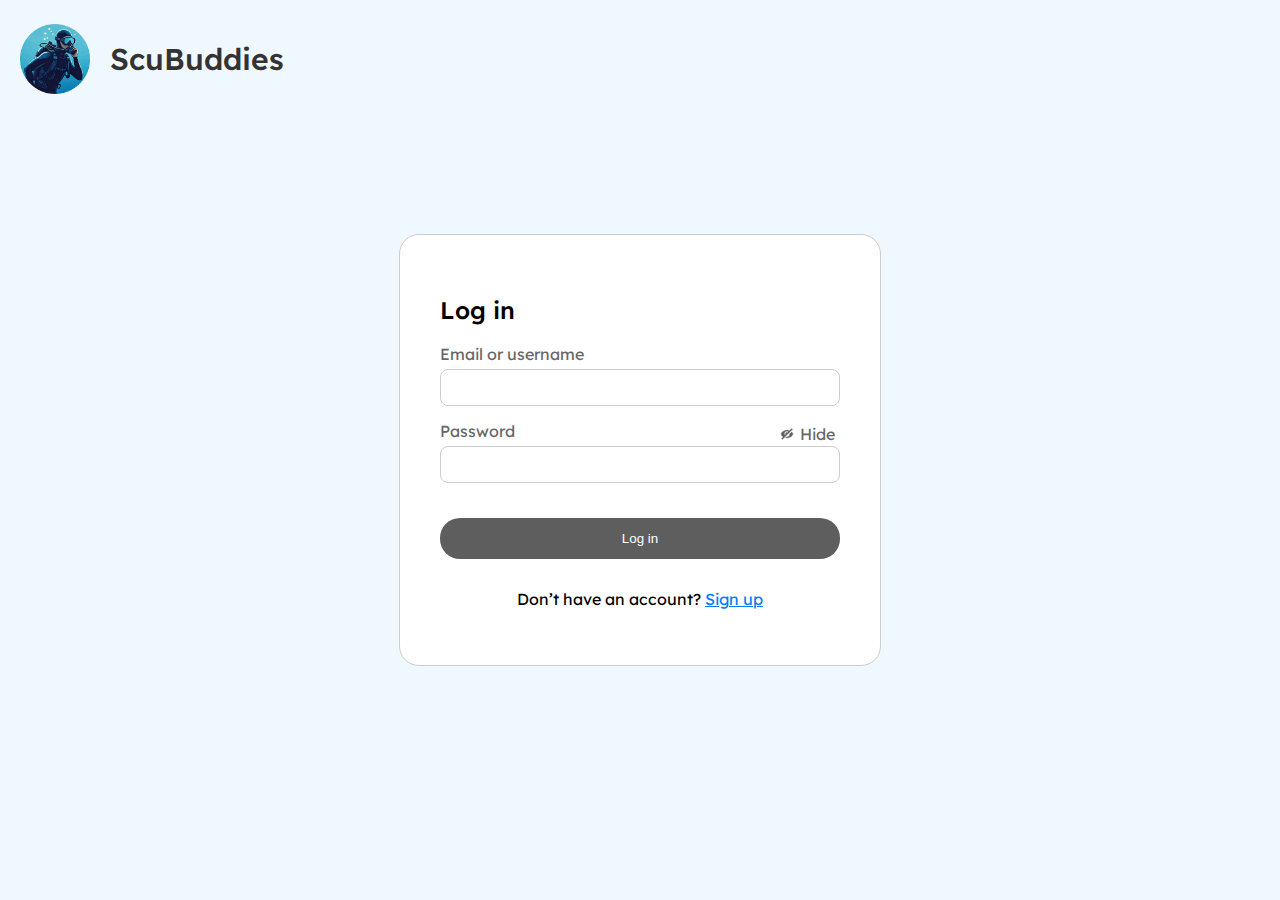
==== scubuddies-landing-page/index.html @ e3fd46d4 "Updated initial Log in page" ====
<!DOCTYPE html>
<html lang="en">
<head>
    <meta charset="UTF-8">
    <meta name="viewport" content="width=device-width, initial-scale=1.0">
    <title>ScuBuddies - Log In</title>
    <link rel="stylesheet" href="css/styles.css">
    <link rel="preconnect" href="https://fonts.googleapis.com">
    <link rel="preconnect" href="https://fonts.gstatic.com" crossorigin>
    <link href="https://fonts.googleapis.com/css2?family=Lexend:wght@100..900&display=swap" rel="stylesheet">
</head>
<body>
    <header>
        <img src="img/Scu_logo.png" alt="ScuBuddies Logo" class="logo">
        <h1>ScuBuddies</h1>
    </header>
    <div class="container">
        <div class="content">
            <div class="login-box">
                <h2>Log in</h2>
                <form id="loginForm">
                    <label for="username">Email or username</label>
                    <input type="text" id="username" name="username" required>

                    <label for="password">Password</label>
                    <div class="password-container">
                        <input type="password" id="password" name="password" required>
                        <span class="toggle-password">
                            <img src="img/hide.png" alt="Hide" class="hide-icon"> Hide
                        </span>
                    </div>

                    <button type="submit" class="login-btn">Log in</button>
                </form>
                <p>Don’t have an account? <a href="register.html">Sign up</a></p>
            </div>
        </div>
    </div>
    <script src="js/script.js"></script>
</body>
</html>
---- scubuddies-landing-page/css/styles.css ----
body {
    font-family: 'Lexend', sans-serif;
    background-color: aliceblue;
    display: flex;
    justify-content: center;
    align-items: center;
    height: 100vh;
    margin: 0;
    position: relative;
}

.container {
    background-color: white;
    padding: 40px;
    border-radius: 20px;
    width: 400px;
    text-align: center;
    border: 1px solid #ccc;
}

header {
    position: absolute;
    top: 20px;
    left: 20px;
    display: flex;
    align-items: center;
    justify-content: flex-start;
    margin-bottom: 20px;
}

.logo {
    width: 70px;
    height: 70px;
    margin-right: 20px;
}

h1 {
    font-size: 30px;
    color: #333;
    font-weight: 550;
}

.login-box {
    margin-top: 20px;
    text-align: left;
}

.login-box h2 {
    font-weight: 550;
}

.login-box p {
    text-align: center;
}

label {
    display: block;
    text-align: left;
    margin-bottom: 5px;
    color: #666;
}

input[type="text"],
input[type="password"] {
    display: block;
    width: 100%;
    margin-bottom: 15px;
    padding: 10px;
    box-sizing: border-box;
    border-radius: 8px;
    border: 1px solid #ccc;
}

.password-container {
    position: relative;
}

.toggle-password {
    position: absolute;
    right: 5px;
    top: 10px;
    transform: translateY(-160%);
    cursor: pointer;
    display: flex;
    align-items: center;
    color: #666;
}

.hide-icon {
    width: 16px;
    height: 16px;
    margin-right: 5px;
    filter: invert(33%) brightness(90%) contrast(70%);
}

.login-btn {
    width: 100%;
    padding: 13px;
    background-color: #5e5e5e;
    color: white;
    border: none;
    border-radius: 20px;
    cursor: pointer;
    margin-top: 20px;
}

.login-btn:hover {
    background-color: #313131;
}

p {
    margin-top: 30px;
}

a {
    color: #007bff;
    text-decoration: underline;
}

a:hover {
    text-decoration: underline;
}
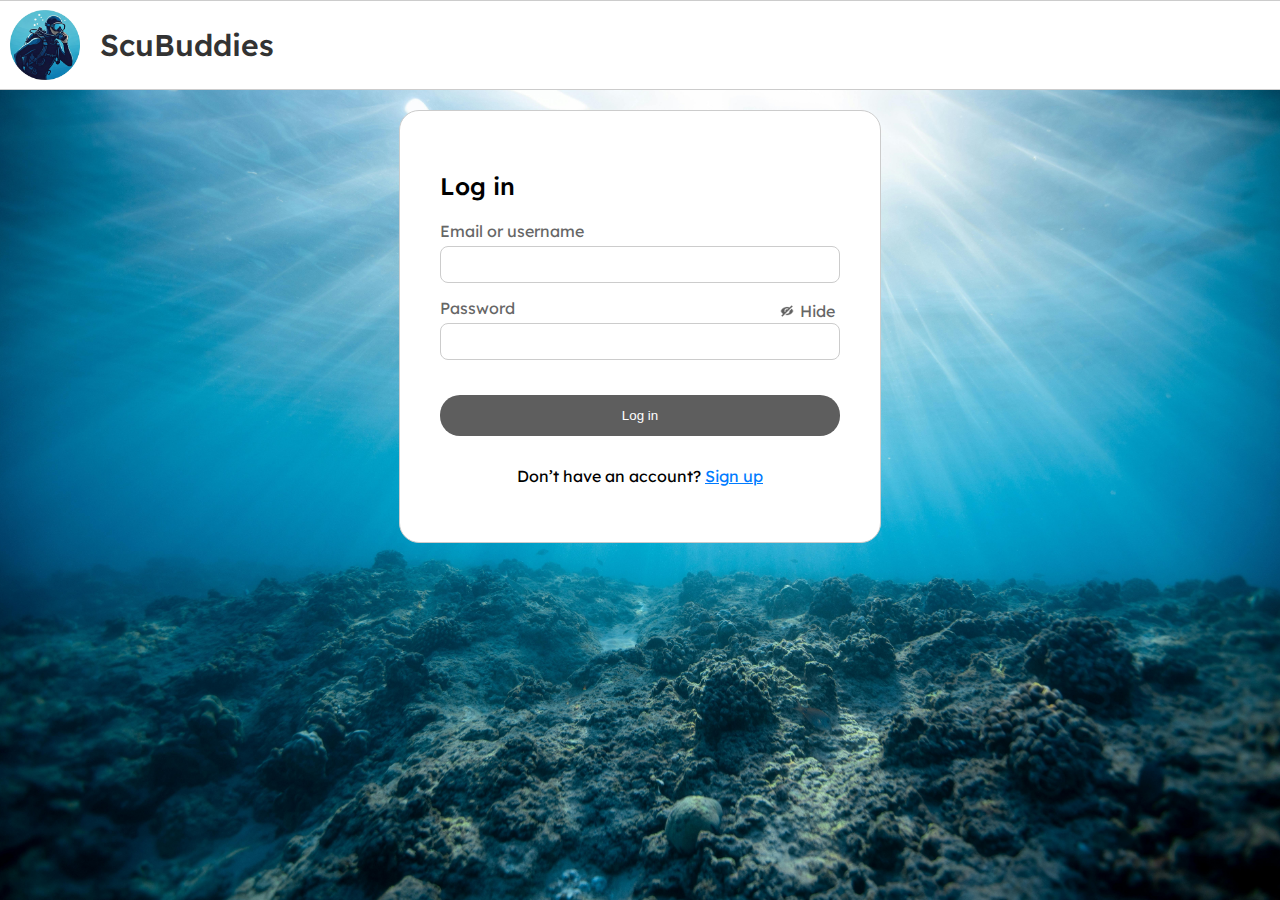
==== commit 5b3db84e: "Added background and top element" ====
--- a/scubuddies-landing-page/index.html
+++ b/scubuddies-landing-page/index.html
@@ -10,10 +10,12 @@
     <link href="https://fonts.googleapis.com/css2?family=Lexend:wght@100..900&display=swap" rel="stylesheet">
 </head>
 <body>
-    <header>
-        <img src="img/Scu_logo.png" alt="ScuBuddies Logo" class="logo">
-        <h1>ScuBuddies</h1>
-    </header>
+    <div class="header-container">
+        <header>
+            <img src="img/Scu_logo.png" alt="ScuBuddies Logo" class="logo">
+            <h1>ScuBuddies</h1>
+        </header>
+    </div>
     <div class="container">
         <div class="content">
             <div class="login-box">
--- a/scubuddies-landing-page/css/styles.css
+++ b/scubuddies-landing-page/css/styles.css
@@ -1,12 +1,31 @@
 body {
     font-family: 'Lexend', sans-serif;
-    background-color: aliceblue;
+    background-image: url('../img/background.jpg');
+    background-size: cover;
+    background-position: center;
+    background-repeat: no-repeat;
     display: flex;
-    justify-content: center;
+    flex-direction: column;
     align-items: center;
     height: 100vh;
     margin: 0;
     position: relative;
+}
+
+.header-container {
+    width: 100%;
+    background-color: white;
+    padding: 5px 0;
+    border: 1px solid #ccc;
+}
+
+header {
+    display: flex;
+    align-items: center;
+    justify-content: flex-start;
+    max-width: 1200px;
+    margin: 0; /* Center the header content horizontally */
+    padding-left: 10px;
 }
 
 .container {
@@ -16,16 +35,7 @@
     width: 400px;
     text-align: center;
     border: 1px solid #ccc;
-}
-
-header {
-    position: absolute;
-    top: 20px;
-    left: 20px;
-    display: flex;
-    align-items: center;
-    justify-content: flex-start;
-    margin-bottom: 20px;
+    margin-top: 20px;
 }
 
 .logo {
